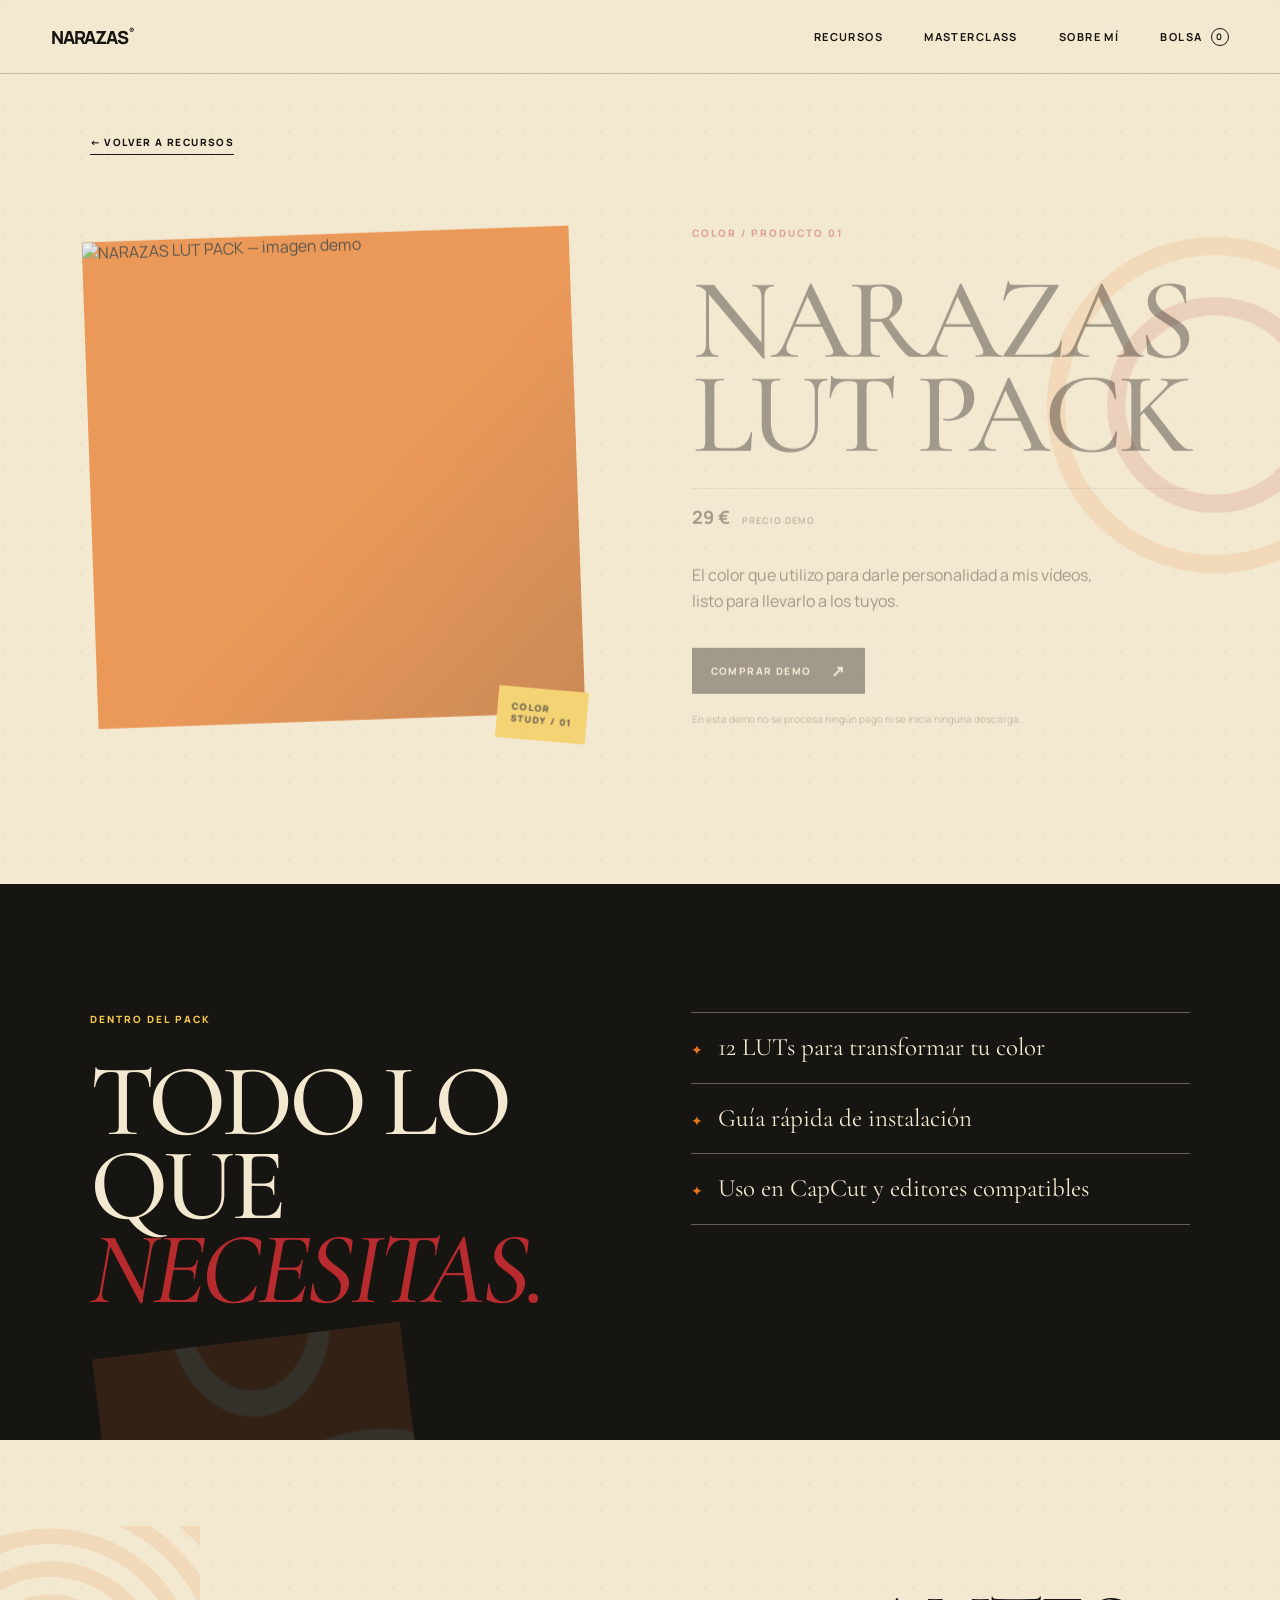
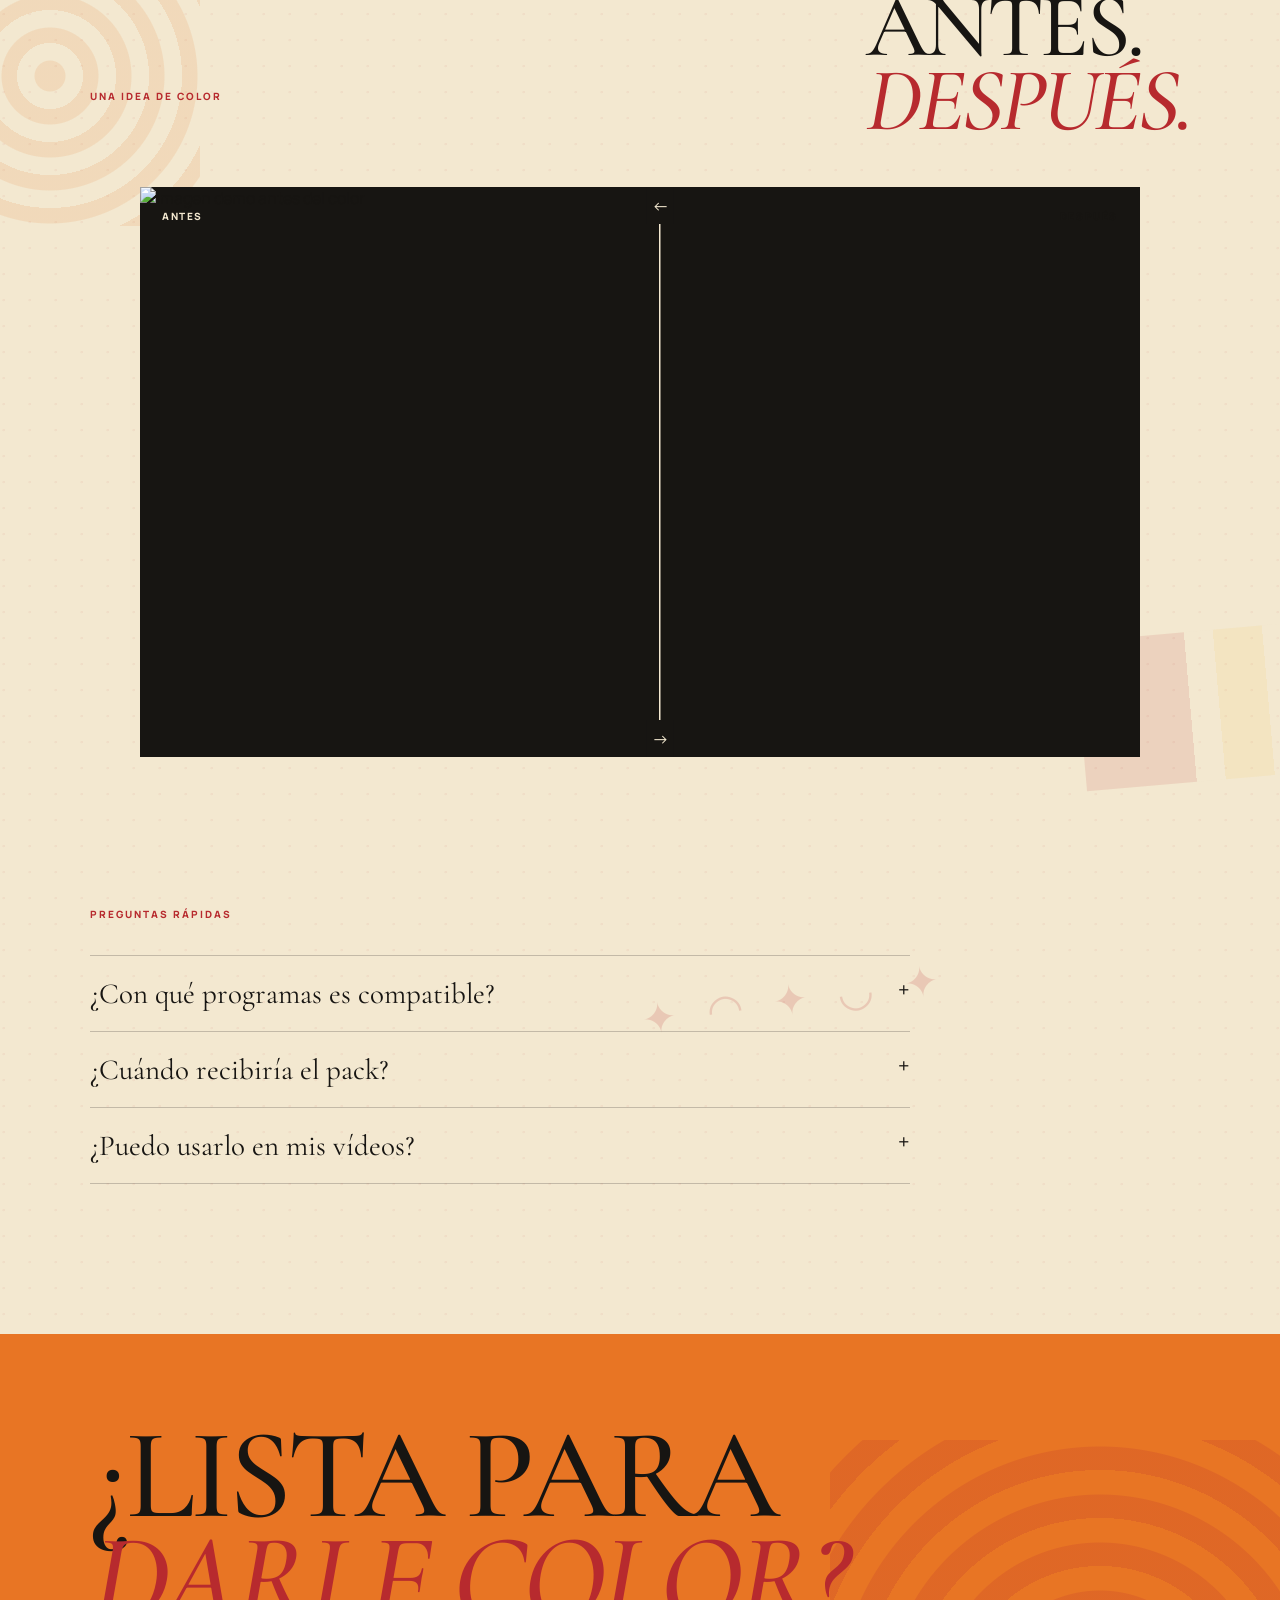
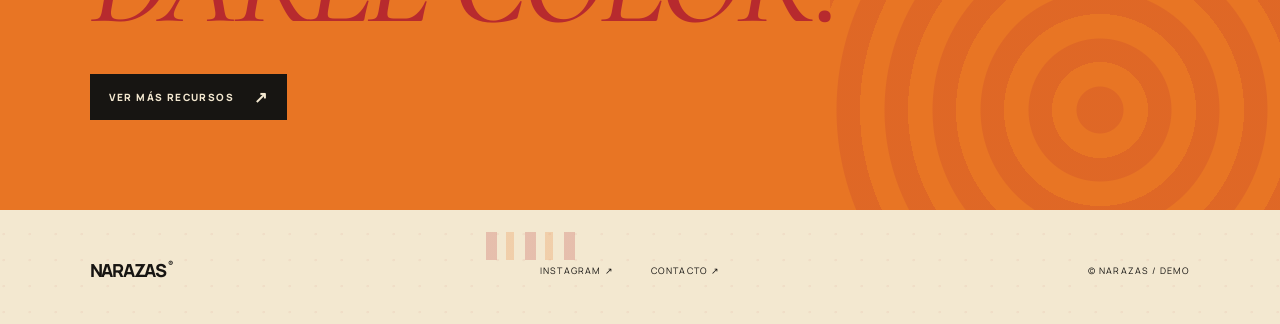
==== productos/lut-pack/index.html @ 913dceca "Create NARAZAS creator shop demo" ====
<!doctype html>
<html lang="es">
  <head>
    <meta charset="UTF-8" />
    <meta name="viewport" content="width=device-width, initial-scale=1.0" />
    <meta http-equiv="refresh" content="0; url=/?producto=lut-pack" />
    <title>NARAZAS® LUT Pack</title>
  </head>
  <body>
    <p>Abriendo NARAZAS LUT Pack… <a href="/?producto=lut-pack">Continuar</a></p>
  </body>
</html>
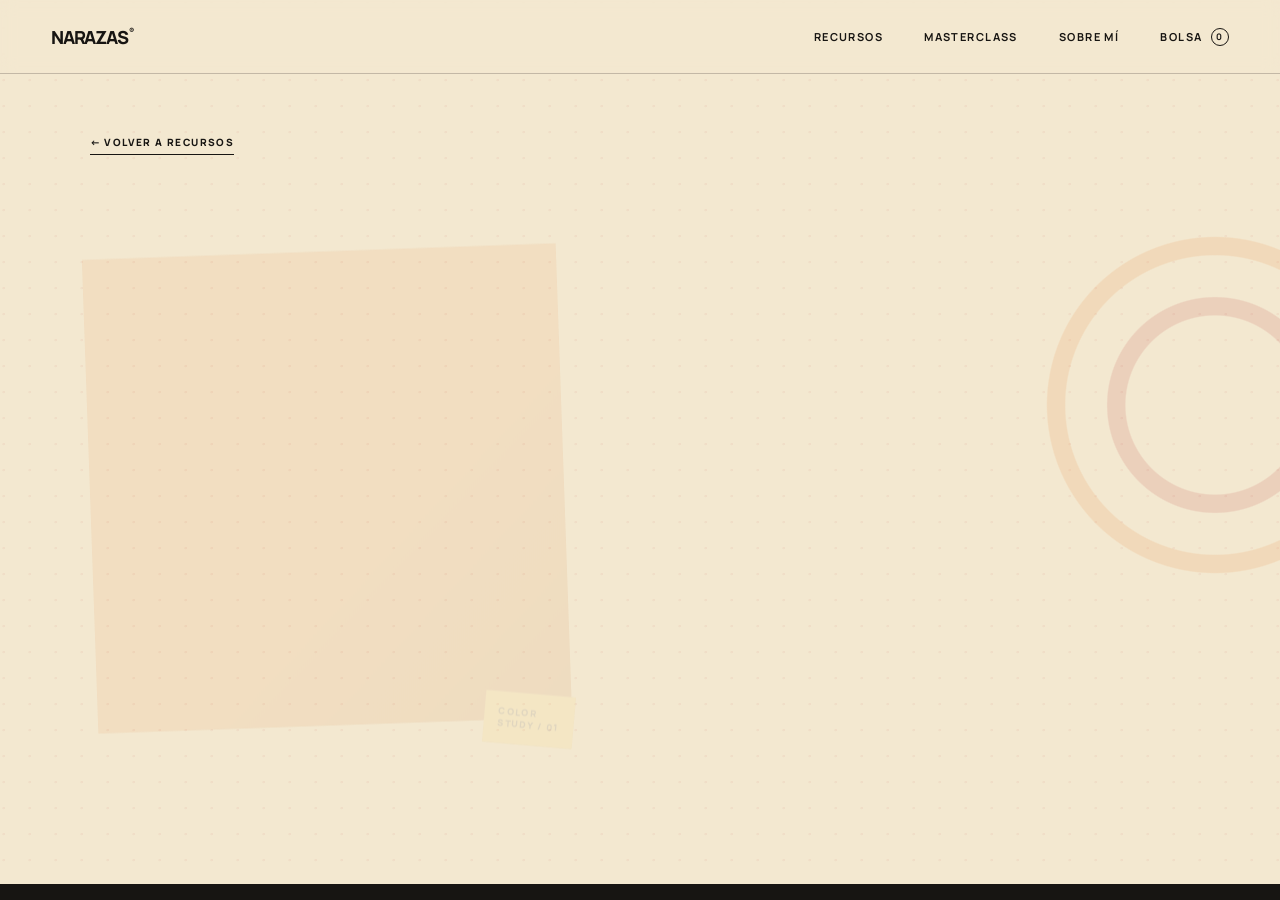
==== commit 43ac222d: "Fix GitHub Pages asset paths" ====
--- a/productos/lut-pack/index.html
+++ b/productos/lut-pack/index.html
@@ -3,10 +3,10 @@
   <head>
     <meta charset="UTF-8" />
     <meta name="viewport" content="width=device-width, initial-scale=1.0" />
-    <meta http-equiv="refresh" content="0; url=/?producto=lut-pack" />
+    <meta http-equiv="refresh" content="0; url=../../?producto=lut-pack" />
     <title>NARAZAS® LUT Pack</title>
   </head>
   <body>
-    <p>Abriendo NARAZAS LUT Pack… <a href="/?producto=lut-pack">Continuar</a></p>
+    <p>Abriendo NARAZAS LUT Pack… <a href="../../?producto=lut-pack">Continuar</a></p>
   </body>
 </html>
